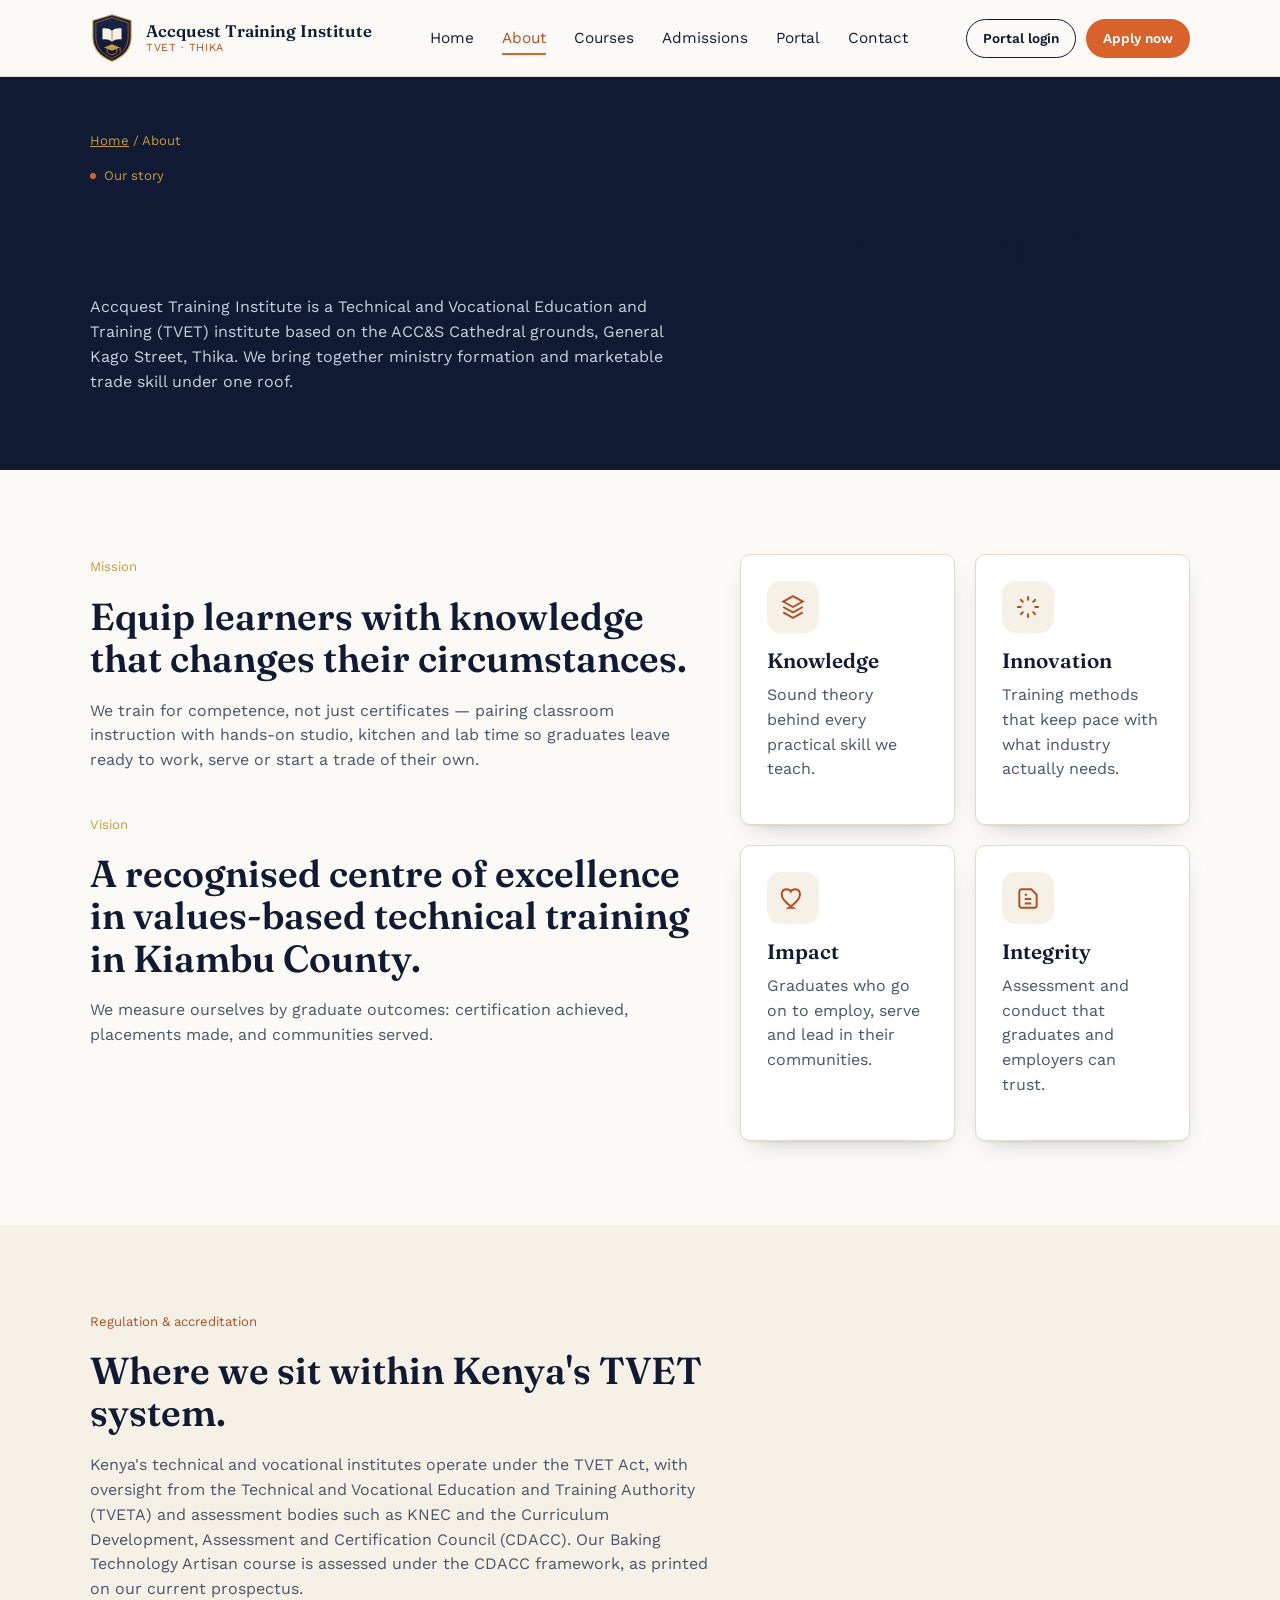
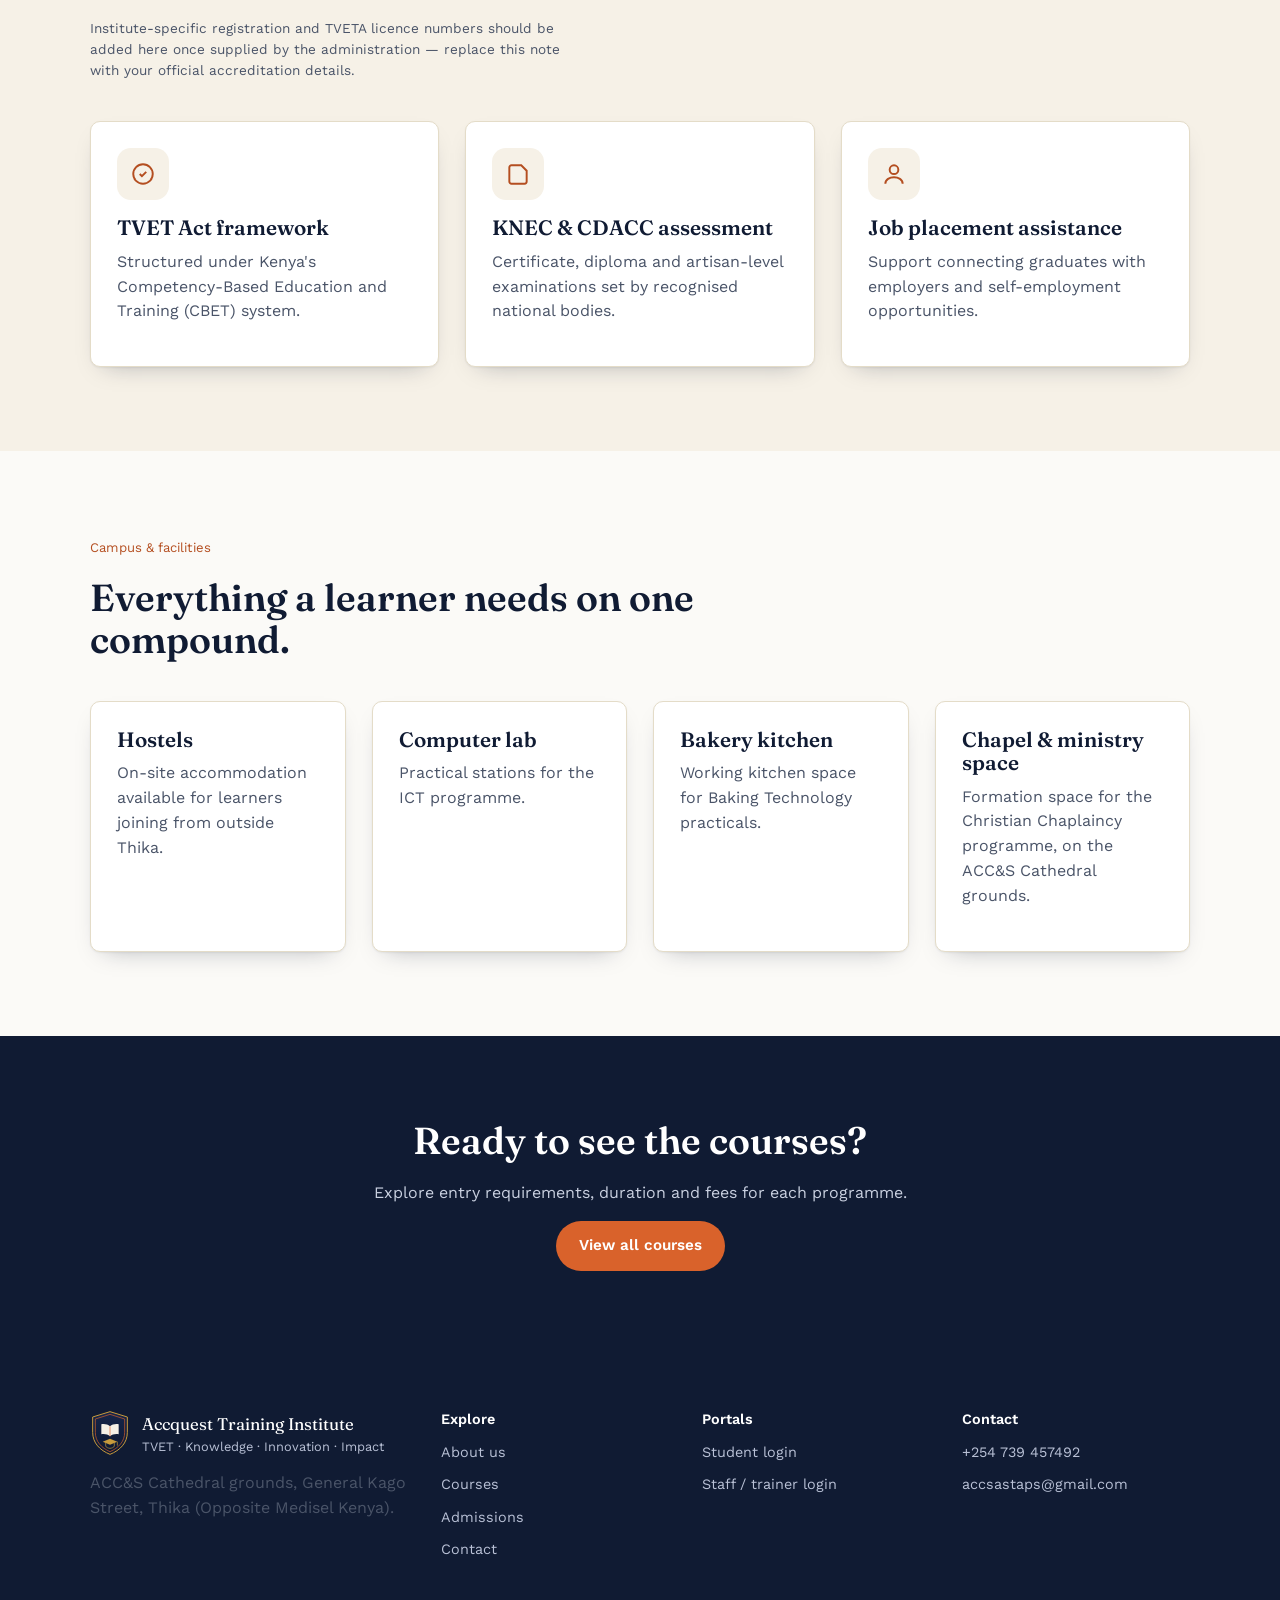
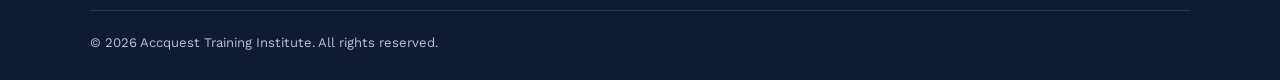
==== about.html @ 2bf1903f "update" ====
<!doctype html>
<html lang="en">
<head>
<meta charset="UTF-8">
<meta name="viewport" content="width=device-width, initial-scale=1.0">
<title>About Us — Accquest Training Institute</title>
<meta name="description" content="Learn about Accquest Training Institute's mission, values and facilities on the ACC&S Cathedral grounds in Thika.">
<link rel="icon" href="images/logo.svg" type="image/svg+xml">
<link rel="preconnect" href="https://fonts.googleapis.com">
<link href="https://fonts.googleapis.com/css2?family=Fraunces:ital,opsz,wght@0,9..144,500;0,9..144,600;1,9..144,500&family=Work+Sans:wght@400;500;600;700&display=swap" rel="stylesheet">
<link rel="stylesheet" href="css/style.css">
</head>
<body>
<a href="#main" class="skip-link">Skip to content</a>

<header class="site-header">
  <nav class="nav">
    <a href="index.html" class="brand">
      <img src="images/logo.svg" alt="Accquest Training Institute badge">
      <span class="brand-text">
        <span class="name">Accquest Training Institute</span>
        <span class="tag">TVET · Thika</span>
      </span>
    </a>
    <ul class="nav-links">
      <li><a href="index.html">Home</a></li>
      <li><a href="about.html" class="active">About</a></li>
      <li><a href="courses.html">Courses</a></li>
      <li><a href="admissions.html">Admissions</a></li>
      <li><a href="portal.html">Portal</a></li>
      <li><a href="contact.html">Contact</a></li>
    </ul>
    <div class="nav-cta">
      <a href="portal.html" class="btn btn-ghost btn-sm">Portal login</a>
      <a href="admissions.html" class="btn btn-primary btn-sm">Apply now</a>
      <button class="nav-toggle" aria-label="Toggle menu" aria-expanded="false"></button>
    </div>
  </nav>
</header>

<main id="main">

  <section class="page-hero">
    <div class="wrap">
      <div class="breadcrumb"><a href="index.html">Home</a> / About</div>
      <span class="eyebrow"><span class="dot"></span> Our story</span>
      <h1>Formation and skill, on the same campus.</h1>
      <p style="max-width:60ch;">Accquest Training Institute is a Technical and Vocational Education and Training (TVET) institute based on the ACC&amp;S Cathedral grounds, General Kago Street, Thika. We bring together ministry formation and marketable trade skill under one roof.</p>
    </div>
  </section>

  <section>
    <div class="wrap">
      <div class="hero-grid" style="align-items:start;">
        <div>
          <span class="eyebrow">Mission</span>
          <h2>Equip learners with knowledge that changes their circumstances.</h2>
          <p>We train for competence, not just certificates — pairing classroom instruction with hands-on studio, kitchen and lab time so graduates leave ready to work, serve or start a trade of their own.</p>
          <span class="eyebrow" style="margin-top:26px;">Vision</span>
          <h2>A recognised centre of excellence in values-based technical training in Kiambu County.</h2>
          <p>We measure ourselves by graduate outcomes: certification achieved, placements made, and communities served.</p>
        </div>
        <div class="value-list">
          <div class="card">
            <div class="icon-tile">
              <svg viewBox="0 0 24 24" fill="none" stroke="currentColor" stroke-width="1.8"><path d="M12 2 3 7l9 5 9-5-9-5Z"/><path d="M3 12l9 5 9-5"/><path d="M3 17l9 5 9-5"/></svg>
            </div>
            <h3>Knowledge</h3>
            <p>Sound theory behind every practical skill we teach.</p>
          </div>
          <div class="card">
            <div class="icon-tile">
              <svg viewBox="0 0 24 24" fill="none" stroke="currentColor" stroke-width="1.8"><path d="M12 2v4M12 18v4M4.9 4.9l2.8 2.8M16.3 16.3l2.8 2.8M2 12h4M18 12h4M4.9 19.1l2.8-2.8M16.3 7.7l2.8-2.8"/></svg>
            </div>
            <h3>Innovation</h3>
            <p>Training methods that keep pace with what industry actually needs.</p>
          </div>
          <div class="card">
            <div class="icon-tile">
              <svg viewBox="0 0 24 24" fill="none" stroke="currentColor" stroke-width="1.8"><path d="M12 21s-7-4.5-9.5-9C.5 8 2 4 6 4c2 0 3.5 1 4 2 .5-1 2-2 4-2 4 0 5.5 4 3.5 8-2.5 4.5-9.5 9-9.5 9Z"/></svg>
            </div>
            <h3>Impact</h3>
            <p>Graduates who go on to employ, serve and lead in their communities.</p>
          </div>
          <div class="card">
            <div class="icon-tile">
              <svg viewBox="0 0 24 24" fill="none" stroke="currentColor" stroke-width="1.8"><path d="M4 19V6a2 2 0 0 1 2-2h9l5 5v10a2 2 0 0 1-2 2H6a2 2 0 0 1-2-2Z"/><path d="M9 13h6M9 17h6M9 9h2"/></svg>
            </div>
            <h3>Integrity</h3>
            <p>Assessment and conduct that graduates and employers can trust.</p>
          </div>
        </div>
      </div>
    </div>
  </section>

  <section class="section-alt">
    <div class="wrap">
      <div class="section-head">
        <span class="eyebrow">Regulation &amp; accreditation</span>
        <h2>Where we sit within Kenya's TVET system.</h2>
        <p>Kenya's technical and vocational institutes operate under the TVET Act, with oversight from the Technical and Vocational Education and Training Authority (TVETA) and assessment bodies such as KNEC and the Curriculum Development, Assessment and Certification Council (CDACC). Our Baking Technology Artisan course is assessed under the CDACC framework, as printed on our current prospectus.</p>
        <p class="muted" style="font-size:0.85rem;">Institute-specific registration and TVETA licence numbers should be added here once supplied by the administration — replace this note with your official accreditation details.</p>
      </div>
      <div class="grid grid-3">
        <div class="card">
          <div class="icon-tile">
            <svg viewBox="0 0 24 24" fill="none" stroke="currentColor" stroke-width="1.8"><path d="m9 12 2 2 4-4"/><circle cx="12" cy="12" r="9"/></svg>
          </div>
          <h3>TVET Act framework</h3>
          <p>Structured under Kenya's Competency-Based Education and Training (CBET) system.</p>
        </div>
        <div class="card">
          <div class="icon-tile">
            <svg viewBox="0 0 24 24" fill="none" stroke="currentColor" stroke-width="1.8"><path d="M4 19V6a2 2 0 0 1 2-2h9l5 5v10a2 2 0 0 1-2 2H6a2 2 0 0 1-2-2Z"/></svg>
          </div>
          <h3>KNEC &amp; CDACC assessment</h3>
          <p>Certificate, diploma and artisan-level examinations set by recognised national bodies.</p>
        </div>
        <div class="card">
          <div class="icon-tile">
            <svg viewBox="0 0 24 24" fill="none" stroke="currentColor" stroke-width="1.8"><circle cx="12" cy="8" r="4"/><path d="M4 21c0-4 4-6 8-6s8 2 8 6"/></svg>
          </div>
          <h3>Job placement assistance</h3>
          <p>Support connecting graduates with employers and self-employment opportunities.</p>
        </div>
      </div>
    </div>
  </section>

  <section>
    <div class="wrap">
      <div class="section-head">
        <span class="eyebrow">Campus &amp; facilities</span>
        <h2>Everything a learner needs on one compound.</h2>
      </div>
      <div class="grid grid-4">
        <div class="card"><h3>Hostels</h3><p>On-site accommodation available for learners joining from outside Thika.</p></div>
        <div class="card"><h3>Computer lab</h3><p>Practical stations for the ICT programme.</p></div>
        <div class="card"><h3>Bakery kitchen</h3><p>Working kitchen space for Baking Technology practicals.</p></div>
        <div class="card"><h3>Chapel &amp; ministry space</h3><p>Formation space for the Christian Chaplaincy programme, on the ACC&amp;S Cathedral grounds.</p></div>
      </div>
    </div>
  </section>

  <section class="section-ink">
    <div class="wrap" style="text-align:center;">
      <h2>Ready to see the courses?</h2>
      <p class="center">Explore entry requirements, duration and fees for each programme.</p>
      <a href="courses.html" class="btn btn-primary">View all courses</a>
    </div>
  </section>

</main>

<footer class="site-footer">
  <div class="wrap">
    <div class="footer-grid">
      <div>
        <div class="footer-brand">
          <img src="images/logo.svg" alt="Accquest Training Institute badge">
          <div>
            <div style="color:var(--white); font-family:var(--font-display); font-size:1.05rem;">Accquest Training Institute</div>
            <div style="font-size:0.8rem;">TVET · Knowledge · Innovation · Impact</div>
          </div>
        </div>
        <p style="max-width:32ch;">ACC&amp;S Cathedral grounds, General Kago Street, Thika (Opposite Medisel Kenya).</p>
      </div>
      <div>
        <h4>Explore</h4>
        <ul>
          <li><a href="about.html">About us</a></li>
          <li><a href="courses.html">Courses</a></li>
          <li><a href="admissions.html">Admissions</a></li>
          <li><a href="contact.html">Contact</a></li>
        </ul>
      </div>
      <div>
        <h4>Portals</h4>
        <ul>
          <li><a href="portal.html">Student login</a></li>
          <li><a href="portal.html">Staff / trainer login</a></li>
        </ul>
      </div>
      <div>
        <h4>Contact</h4>
        <ul>
          <li>+254 739 457492</li>
          <li>accsastaps@gmail.com</li>
        </ul>
      </div>
    </div>
    <div class="footer-bottom">
      <span>© <span data-year></span> Accquest Training Institute. All rights reserved.</span>
    </div>
  </div>
</footer>

<script src="js/main.js"></script>
</body>
</html>
---- css/style.css ----
/* =========================================================
   ACCQUEST TRAINING INSTITUTE — Design system
   Palette: Ink Navy / Kiln Orange / Brass Gold / Parchment
   Type: Fraunces (display) + Work Sans (body/UI)
   ========================================================= */

:root{
  --ink:          #101B33;
  --ink-2:        #16264A;
  --kiln:         #D9622B;
  --kiln-dark:    #B44E20;
  --brass:        #C89B3C;
  --parchment:    #F6F1E7;
  --paper:        #FBFAF7;
  --white:        #FFFFFF;
  --line:         #E4DCC8;
  --ink-soft:     #4A5468;
  --success:      #3F7A4E;
  --danger:       #B23A34;

  --font-display: "Fraunces", "Iowan Old Style", Georgia, serif;
  --font-body:    "Work Sans", "Segoe UI", Arial, sans-serif;

  --radius-s: 4px;
  --radius-m: 10px;
  --radius-l: 26px;

  --shadow-card: 0 1px 2px rgba(16,27,51,0.06), 0 10px 24px -14px rgba(16,27,51,0.35);
  --shadow-pop:  0 20px 45px -18px rgba(16,27,51,0.45);

  --maxw: 1180px;
}

*, *::before, *::after{ box-sizing: border-box; }
html{ scroll-behavior: smooth; }

@media (prefers-reduced-motion: reduce){
  html{ scroll-behavior: auto; }
  *, *::before, *::after{ animation-duration: 0.001ms !important; animation-iteration-count: 1 !important; transition-duration: 0.001ms !important; }
}

body{
  margin: 0;
  font-family: var(--font-body);
  color: var(--ink);
  background: var(--paper);
  line-height: 1.55;
  -webkit-font-smoothing: antialiased;
}

img{ max-width: 100%; display: block; }
a{ color: inherit; text-decoration: none; }
ul{ margin: 0; padding: 0; list-style: none; }
button{ font-family: inherit; }

h1, h2, h3, h4{
  font-family: var(--font-display);
  color: var(--ink);
  line-height: 1.12;
  margin: 0 0 0.5em;
  font-weight: 600;
}
h1{ font-size: clamp(2.3rem, 4.4vw, 3.6rem); font-weight: 500; letter-spacing: -0.01em; }
h2{ font-size: clamp(1.7rem, 3vw, 2.35rem); }
h3{ font-size: 1.3rem; }
p{ margin: 0 0 1em; color: var(--ink-soft); max-width: 62ch; }

.wrap{
  width: 100%;
  max-width: var(--maxw);
  margin: 0 auto;
  padding: 0 clamp(20px, 4vw, 40px);
}

/* focus visibility */
a:focus-visible, button:focus-visible, input:focus-visible,
textarea:focus-visible, select:focus-visible{
  outline: 3px solid var(--brass);
  outline-offset: 2px;
  border-radius: 4px;
}

/* =================== Skip link =================== */
.skip-link{
  position: absolute; left: -999px; top: 0;
  background: var(--ink); color: var(--white);
  padding: 10px 16px; z-index: 999; border-radius: 0 0 8px 0;
}
.skip-link:focus{ left: 0; }

/* =================== Top notice bar =================== */
.notice-bar{
  background: var(--ink);
  color: var(--parchment);
  font-size: 0.85rem;
  text-align: center;
  padding: 8px 16px;
  border-bottom: 1px solid rgba(200,155,60,0.35);
}
.notice-bar strong{ color: var(--brass); }
.notice-bar a{ text-decoration: underline; text-underline-offset: 2px; }

/* =================== Header / nav =================== */
.site-header{
  position: sticky; top: 0; z-index: 200;
  background: var(--paper);
  border-bottom: 1px solid var(--line);
}
.nav{
  display: flex; align-items: center; justify-content: space-between;
  padding: 14px clamp(20px, 4vw, 40px);
  max-width: var(--maxw); margin: 0 auto;
  gap: 20px;
}
.brand{ display: flex; align-items: center; gap: 12px; }
.brand img{ width: 44px; height: auto; }
.brand-text{ display: flex; flex-direction: column; line-height: 1.15; }
.brand-text .name{ font-family: var(--font-display); font-weight: 600; font-size: 1.05rem; color: var(--ink); }
.brand-text .tag{ font-size: 0.68rem; letter-spacing: 0.06em; color: var(--kiln-dark); text-transform: uppercase; }

.nav-links{ display: flex; gap: 28px; align-items: center; }
.nav-links a{
  font-size: 0.96rem; color: var(--ink); position: relative; padding: 6px 0;
}
.nav-links a.active,
.nav-links a:hover{ color: var(--kiln-dark); }
.nav-links a.active::after{
  content: ""; position: absolute; left: 0; right: 0; bottom: -2px; height: 2px; background: var(--kiln);
}

.nav-cta{ display: flex; gap: 10px; align-items: center; }

.nav-toggle{
  display: none; background: none; border: 1px solid var(--line); border-radius: 8px;
  width: 42px; height: 38px; align-items: center; justify-content: center; cursor: pointer;
}
.nav-toggle span, .nav-toggle::before, .nav-toggle::after{
  content: ""; display: block; width: 20px; height: 2px; background: var(--ink); position: relative;
}
.nav-toggle::before{ margin-bottom: 5px; }
.nav-toggle::after{ margin-top: 5px; }

@media (max-width: 880px){
  .nav-links{
    position: absolute; top: 100%; left: 0; right: 0;
    background: var(--paper); border-bottom: 1px solid var(--line);
    flex-direction: column; align-items: flex-start; gap: 4px;
    padding: 10px clamp(20px,4vw,40px) 18px;
    display: none;
  }
  .nav-links.open{ display: flex; }
  .nav-links a{ padding: 10px 0; width: 100%; }
  .nav-toggle{ display: flex; }
  .nav-cta .btn{ display: none; }
}

/* =================== Buttons =================== */
.btn{
  display: inline-flex; align-items: center; justify-content: center; gap: 8px;
  font-family: var(--font-body); font-weight: 600; font-size: 0.95rem;
  padding: 12px 22px; border-radius: 999px; border: 1.5px solid transparent;
  cursor: pointer; transition: transform 0.15s ease, background 0.15s ease, border-color .15s ease, color .15s ease;
  white-space: nowrap;
}
.btn:hover{ transform: translateY(-1px); }
.btn-primary{ background: var(--kiln); color: var(--white); }
.btn-primary:hover{ background: var(--kiln-dark); }
.btn-ghost{ background: transparent; color: var(--ink); border-color: var(--ink); }
.btn-ghost:hover{ background: var(--ink); color: var(--white); }
.btn-outline-light{ background: transparent; color: var(--white); border-color: rgba(255,255,255,0.55); }
.btn-outline-light:hover{ background: var(--white); color: var(--ink); }
.btn-block{ width: 100%; }
.btn-sm{ padding: 8px 16px; font-size: 0.85rem; }

/* =================== Hero (index) =================== */
.hero{
  position: relative;
  background: var(--ink);
  color: var(--parchment);
  overflow: hidden;
  padding: clamp(48px, 8vw, 90px) 0 0;
}
.hero-grid{
  display: grid; grid-template-columns: 1.15fr 0.85fr; gap: 40px; align-items: center;
}
@media (max-width: 920px){ .hero-grid{ grid-template-columns: 1fr; } }

.eyebrow{
  display: inline-flex; align-items: center; gap: 8px;
  font-size: 0.82rem; color: var(--brass); margin-bottom: 18px;
}
.eyebrow .dot{ width: 6px; height: 6px; border-radius: 50%; background: var(--kiln); display: inline-block; }

.hero h1{ color: var(--white); }
.hero h1 em{ font-style: italic; color: var(--brass); }
.hero p.lead{ color: #C9D0E0; font-size: 1.08rem; max-width: 46ch; }
.hero-actions{ display: flex; gap: 14px; margin-top: 26px; flex-wrap: wrap; }

.hero-stats{
  display: flex; gap: clamp(18px, 4vw, 40px); margin-top: 44px; flex-wrap: wrap;
  border-top: 1px solid rgba(255,255,255,0.14); padding-top: 24px;
}
.hero-stats .stat b{ display:block; font-family: var(--font-display); font-size: 1.6rem; color: var(--white); }
.hero-stats .stat span{ font-size: 0.82rem; color: #A9B2C6; }

.hero-badge-wrap{ position: relative; display: flex; justify-content: center; }
.hero-seal{
  width: min(320px, 80%);
  filter: drop-shadow(0 20px 40px rgba(0,0,0,0.35));
  animation: seal-in 0.7s ease both;
}
@keyframes seal-in{ from{ opacity: 0; transform: translateY(14px) scale(0.97); } to{ opacity: 1; transform: none; } }

.hero-arc{
  position: absolute; inset: 0; z-index: -1;
  background:
    radial-gradient(closest-side, rgba(217,98,43,0.28), transparent 70%) top right / 60% 60% no-repeat,
    radial-gradient(closest-side, rgba(200,155,60,0.16), transparent 70%) bottom left / 55% 55% no-repeat;
}

.hero-wave{ display:block; width:100%; height:auto; margin-top: 40px; }

/* =================== Section basics =================== */
section{ padding: clamp(48px, 7vw, 84px) 0; }
.section-head{ max-width: 640px; margin-bottom: 40px; }
.section-head .eyebrow{ color: var(--kiln-dark); }
.section-alt{ background: var(--parchment); }
.section-ink{ background: var(--ink); color: var(--parchment); }
.section-ink h2, .section-ink h3{ color: var(--white); }
.section-ink p{ color: #C9D0E0; }

/* =================== Cards =================== */
.grid{ display: grid; gap: 26px; }
.grid-3{ grid-template-columns: repeat(3, 1fr); }
.grid-2{ grid-template-columns: repeat(2, 1fr); }
.grid-4{ grid-template-columns: repeat(4, 1fr); }
@media (max-width: 940px){ .grid-3, .grid-4{ grid-template-columns: repeat(2,1fr); } }
@media (max-width: 620px){ .grid-2, .grid-3, .grid-4{ grid-template-columns: 1fr; } }

.card{
  background: var(--white);
  border: 1px solid var(--line);
  border-radius: var(--radius-m);
  padding: 26px;
  box-shadow: var(--shadow-card);
}

.icon-tile{
  width: 52px; height: 52px; border-radius: 14px;
  display: flex; align-items: center; justify-content: center;
  background: var(--parchment); color: var(--kiln-dark);
  margin-bottom: 16px;
}
.icon-tile svg{ width: 26px; height: 26px; }

/* Course card */
.course-card{
  background: var(--white); border: 1px solid var(--line); border-radius: var(--radius-m);
  overflow: hidden; display: flex; flex-direction: column; box-shadow: var(--shadow-card);
}
.course-top{
  padding: 22px 24px 0;
}
.course-dept{
  display: inline-block; font-size: 0.72rem; letter-spacing: 0.02em;
  background: var(--parchment); color: var(--kiln-dark); padding: 4px 10px; border-radius: 999px;
  margin-bottom: 12px;
}
.course-level{ font-size: 0.8rem; color: var(--ink-soft); }
.course-body{ padding: 12px 24px 24px; flex: 1; display:flex; flex-direction:column; }
.course-meta{ display: flex; gap: 16px; margin: 14px 0; font-size: 0.85rem; color: var(--ink-soft); flex-wrap: wrap; }
.course-meta span{ display:flex; align-items:center; gap:6px; }
.course-foot{ margin-top: auto; display: flex; gap: 10px; padding-top: 8px; }

/* Pathway (legitimate sequence: Artisan -> Certificate -> Diploma) */
.pathway{
  display: flex; align-items: stretch; gap: 0; margin-top: 30px; flex-wrap: wrap;
}
.pathway-step{
  flex: 1; min-width: 200px; background: var(--white); border: 1px solid var(--line);
  padding: 22px; position: relative;
}
.pathway-step:not(:last-child){ border-right: none; }
.pathway-step:first-child{ border-radius: var(--radius-m) 0 0 var(--radius-m); }
.pathway-step:last-child{ border-radius: 0 var(--radius-m) var(--radius-m) 0; }
@media (max-width: 780px){
  .pathway-step, .pathway-step:first-child, .pathway-step:last-child{ border-radius: var(--radius-m); border-right:1px solid var(--line); }
}
.pathway-step .lvl{ font-family: var(--font-display); color: var(--kiln-dark); font-size: 1.1rem; }
.pathway-step h4{ font-family: var(--font-body); font-weight: 700; margin: 6px 0 6px; font-size: 1rem; }
.pathway-step p{ font-size: 0.9rem; margin: 0; }
.pathway-arrow{
  display: flex; align-items: center; justify-content: center; width: 34px; color: var(--brass); font-size: 1.3rem;
}
@media (max-width: 780px){ .pathway-arrow{ display:none; } }

/* Stat strip */
.stat-strip{
  display: grid; grid-template-columns: repeat(4,1fr); gap: 20px; text-align: center;
}
@media (max-width: 780px){ .stat-strip{ grid-template-columns: repeat(2,1fr); } }
.stat-strip b{ font-family: var(--font-display); font-size: 2rem; display:block; color: var(--brass); }
.stat-strip span{ font-size: 0.85rem; color: #C9D0E0; }

/* Timeline (admissions steps) */
.timeline{ position: relative; padding-left: 30px; }
.timeline::before{ content:""; position:absolute; left:9px; top:6px; bottom:6px; width:2px; background: var(--line); }
.timeline-item{ position: relative; padding-bottom: 30px; }
.timeline-item::before{
  content:""; position:absolute; left:-30px; top:2px; width:20px; height:20px; border-radius:50%;
  background: var(--parchment); border: 2px solid var(--kiln);
}
.timeline-item h4{ margin-bottom: 4px; }

/* Testimonial */
.quote-card{
  background: var(--white); border-left: 4px solid var(--brass); border-radius: var(--radius-s);
  padding: 24px; box-shadow: var(--shadow-card);
}
.quote-card p{ font-family: var(--font-display); font-size: 1.1rem; color: var(--ink); font-style: italic; }
.quote-by{ display:flex; align-items:center; gap:10px; margin-top: 14px; }
.avatar-dot{ width: 38px; height: 38px; border-radius: 50%; background: var(--ink); color: var(--brass); display:flex; align-items:center; justify-content:center; font-family: var(--font-display); font-weight:600; }
.quote-by span{ font-size: 0.85rem; color: var(--ink-soft); }

/* CTA band */
.cta-band{
  background: linear-gradient(120deg, var(--kiln), var(--kiln-dark));
  color: var(--white); border-radius: var(--radius-l);
  padding: clamp(30px, 5vw, 54px); display: flex; align-items: center; justify-content: space-between; gap: 24px; flex-wrap: wrap;
}
.cta-band h2{ color: var(--white); margin-bottom: 6px; }
.cta-band p{ color: rgba(255,255,255,0.9); margin: 0; }

/* =================== Forms =================== */
.form-card{
  background: var(--white); border: 1px solid var(--line); border-radius: var(--radius-m);
  padding: clamp(22px, 3vw, 34px); box-shadow: var(--shadow-card);
}
.field{ margin-bottom: 18px; }
.field label{ display:block; font-size: 0.85rem; font-weight: 600; margin-bottom: 6px; color: var(--ink); }
.field .hint{ display:block; font-size: 0.78rem; color: var(--ink-soft); margin-top: 4px; font-weight: 400; }
.field input, .field select, .field textarea{
  width: 100%; padding: 12px 14px; border: 1.5px solid var(--line); border-radius: var(--radius-s);
  font-family: var(--font-body); font-size: 0.95rem; background: var(--paper); color: var(--ink);
}
.field input:focus, .field select:focus, .field textarea:focus{ border-color: var(--kiln); outline: none; }
.field-row{ display: grid; grid-template-columns: 1fr 1fr; gap: 16px; }
@media (max-width: 600px){ .field-row{ grid-template-columns: 1fr; } }
.field.invalid input, .field.invalid select, .field.invalid textarea{ border-color: var(--danger); }
.error-text{ color: var(--danger); font-size: 0.8rem; display:none; margin-top: 4px; }
.field.invalid .error-text{ display: block; }
.form-status{
  margin-top: 16px; padding: 14px 16px; border-radius: var(--radius-s); font-size: 0.9rem; display: none;
}
.form-status.show{ display: block; }
.form-status.success{ background: #E9F3EB; color: var(--success); border: 1px solid #BEDBC4; display:block; }
.form-status.error{ background: #FBEAE9; color: var(--danger); border: 1px solid #F0C4C1; display:block; }

fieldset{ border: none; padding: 0; margin: 0 0 20px; }
legend{ font-family: var(--font-display); font-size: 1.05rem; margin-bottom: 12px; padding: 0; }

/* =================== Table (fees) =================== */
.table-wrap{ overflow-x: auto; border: 1px solid var(--line); border-radius: var(--radius-m); }
table{ width: 100%; border-collapse: collapse; min-width: 520px; }
th, td{ text-align: left; padding: 14px 18px; border-bottom: 1px solid var(--line); font-size: 0.92rem; }
thead th{ background: var(--ink); color: var(--parchment); font-family: var(--font-display); font-weight: 500; }
tbody tr:last-child td{ border-bottom: none; }
tbody tr:nth-child(even){ background: var(--parchment); }

/* =================== Footer =================== */
.site-footer{ background: var(--ink); color: #B9C1D6; padding: 56px 0 26px; }
.footer-grid{ display: grid; grid-template-columns: 1.4fr 1fr 1fr 1fr; gap: 32px; }
@media (max-width: 780px){ .footer-grid{ grid-template-columns: 1fr 1fr; } }
@media (max-width: 480px){ .footer-grid{ grid-template-columns: 1fr; } }
.footer-grid h4{ color: var(--white); font-family: var(--font-body); font-size: 0.9rem; text-transform: none; margin-bottom: 14px; }
.footer-grid ul li{ margin-bottom: 10px; font-size: 0.9rem; }
.footer-grid ul li a:hover{ color: var(--brass); }
.footer-brand{ display:flex; gap:12px; align-items:flex-start; margin-bottom: 14px; }
.footer-brand img{ width: 40px; }
.footer-bottom{
  border-top: 1px solid rgba(255,255,255,0.12); margin-top: 40px; padding-top: 22px;
  display: flex; justify-content: space-between; flex-wrap: wrap; gap: 10px; font-size: 0.82rem;
}
.social-row{ display:flex; gap: 12px; margin-top: 14px; }
.social-row a{
  width: 34px; height: 34px; border-radius: 50%; border: 1px solid rgba(255,255,255,0.25);
  display: flex; align-items: center; justify-content: center;
}
.social-row a:hover{ background: var(--kiln); border-color: var(--kiln); }
.social-row svg{ width: 16px; height: 16px; }

/* =================== Misc pages =================== */
.page-hero{
  background: var(--ink); color: var(--parchment); padding: 54px 0 60px;
}
.page-hero p{ color: #C9D0E0; }
.breadcrumb{ font-size: 0.82rem; color: var(--brass); margin-bottom: 10px; }
.breadcrumb a{ color: var(--brass); text-decoration: underline; }

.value-list{ display: grid; grid-template-columns: repeat(2,1fr); gap: 20px; }
@media (max-width: 640px){ .value-list{ grid-template-columns: 1fr; } }

.tabs{ display: flex; gap: 8px; flex-wrap: wrap; margin-bottom: 30px; }
.tab-btn{
  padding: 10px 18px; border-radius: 999px; border: 1.5px solid var(--line); background: var(--white);
  font-size: 0.9rem; font-weight: 600; cursor: pointer; color: var(--ink-soft);
}
.tab-btn.active{ background: var(--ink); border-color: var(--ink); color: var(--white); }
.tab-panel{ display: none; }
.tab-panel.active{ display: block; }

.badge{
  display: inline-flex; align-items: center; gap: 6px; font-size: 0.75rem;
  padding: 4px 10px; border-radius: 999px; background: var(--parchment); color: var(--kiln-dark); font-weight: 600;
}

.map-frame{ border: 1px solid var(--line); border-radius: var(--radius-m); overflow: hidden; height: 340px; }
.map-frame iframe{ width: 100%; height: 100%; border: 0; }

/* =================== Portal / dashboard =================== */
.portal-shell{ min-height: 100vh; display: flex; align-items: center; justify-content: center; background: var(--ink); padding: 30px; }
.portal-card{
  width: 100%; max-width: 420px; background: var(--paper); border-radius: var(--radius-l);
  padding: clamp(26px, 5vw, 40px); box-shadow: var(--shadow-pop);
}
.portal-logo{ display:flex; align-items:center; gap: 12px; margin-bottom: 22px; }
.portal-logo img{ width: 42px; }
.role-toggle{ display: flex; background: var(--parchment); border-radius: 999px; padding: 4px; margin-bottom: 24px; }
.role-toggle button{
  flex: 1; border: none; background: transparent; padding: 10px; border-radius: 999px; cursor: pointer;
  font-weight: 600; font-size: 0.88rem; color: var(--ink-soft);
}
.role-toggle button.active{ background: var(--ink); color: var(--white); }
.portal-foot{ text-align: center; margin-top: 18px; font-size: 0.85rem; color: var(--ink-soft); }

.dash-shell{ display: grid; grid-template-columns: 250px 1fr; min-height: 100vh; }
@media (max-width: 860px){ .dash-shell{ grid-template-columns: 1fr; } }
.dash-side{ background: var(--ink); color: var(--parchment); padding: 26px 20px; }
.dash-side .brand-text .name{ color: var(--white); }
.dash-nav{ margin-top: 30px; display: flex; flex-direction: column; gap: 4px; }
.dash-nav a{ padding: 11px 14px; border-radius: 10px; font-size: 0.92rem; display:flex; gap:10px; align-items:center; color: #C9D0E0; }
.dash-nav a.active, .dash-nav a:hover{ background: rgba(217,98,43,0.18); color: var(--white); }
.dash-main{ padding: clamp(22px, 4vw, 40px); background: var(--paper); }
.dash-top{ display:flex; justify-content: space-between; align-items:center; margin-bottom: 28px; gap: 16px; flex-wrap: wrap; }
.dash-kpis{ display: grid; grid-template-columns: repeat(4,1fr); gap: 18px; margin-bottom: 30px; }
@media (max-width: 900px){ .dash-kpis{ grid-template-columns: repeat(2,1fr); } }
.kpi{ background: var(--white); border:1px solid var(--line); border-radius: var(--radius-m); padding: 20px; }
.kpi b{ display:block; font-family: var(--font-display); font-size: 1.5rem; }
.kpi span{ font-size: 0.8rem; color: var(--ink-soft); }
.demo-flag{
  background: #FDF3E3; border: 1px solid var(--brass); color: #7A5A17; font-size: 0.82rem;
  padding: 10px 14px; border-radius: var(--radius-s); margin-bottom: 22px;
}
.pill-status{ padding: 3px 10px; border-radius: 999px; font-size: 0.76rem; font-weight: 700; }
.pill-status.paid{ background:#E9F3EB; color: var(--success); }
.pill-status.due{ background:#FBEAE9; color: var(--danger); }
.pill-status.progress{ background:#FDF3E3; color:#7A5A17; }

/* =================== Utility =================== */
.center{ text-align: center; margin-left: auto; margin-right: auto; }
.mt-0{ margin-top: 0; }
.muted{ color: var(--ink-soft); }
.flex{ display:flex; }
.gap-8{ gap: 8px; }
.gap-16{ gap: 16px; }
.text-white{ color: var(--white); }
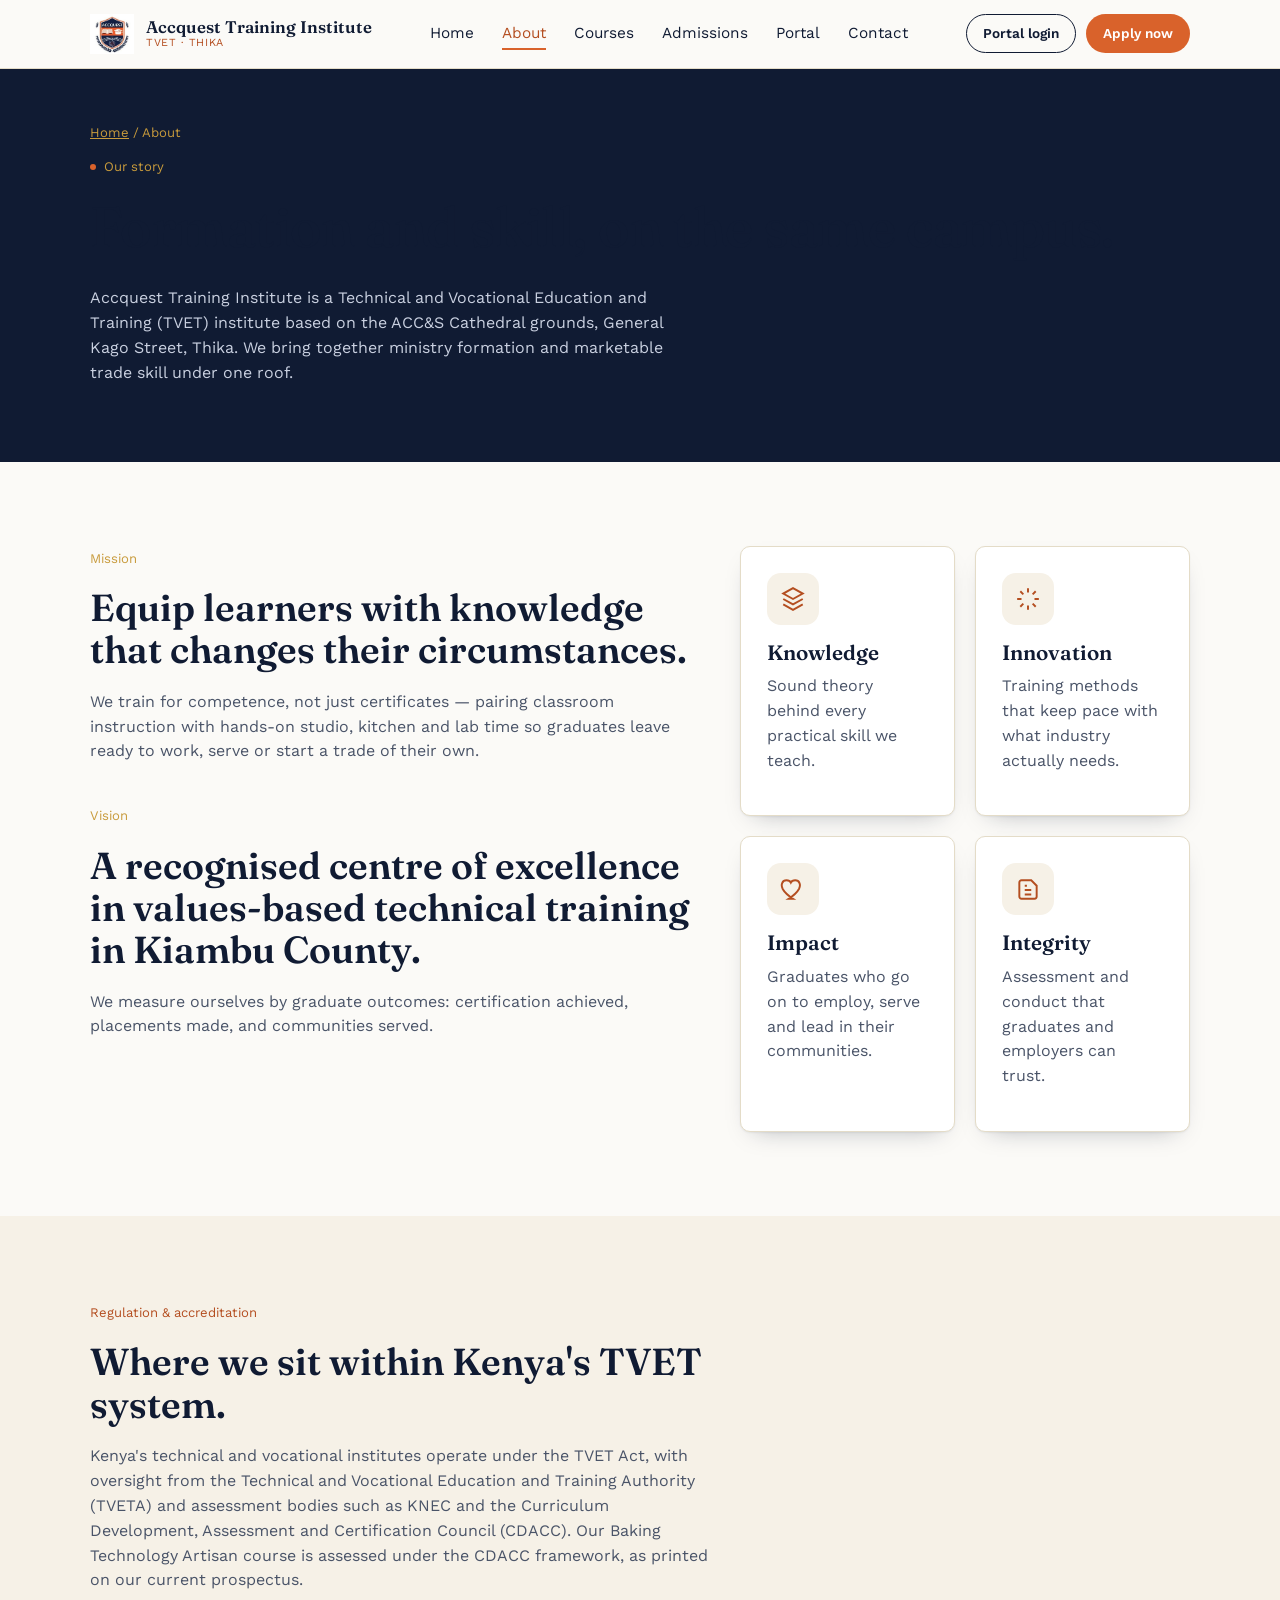
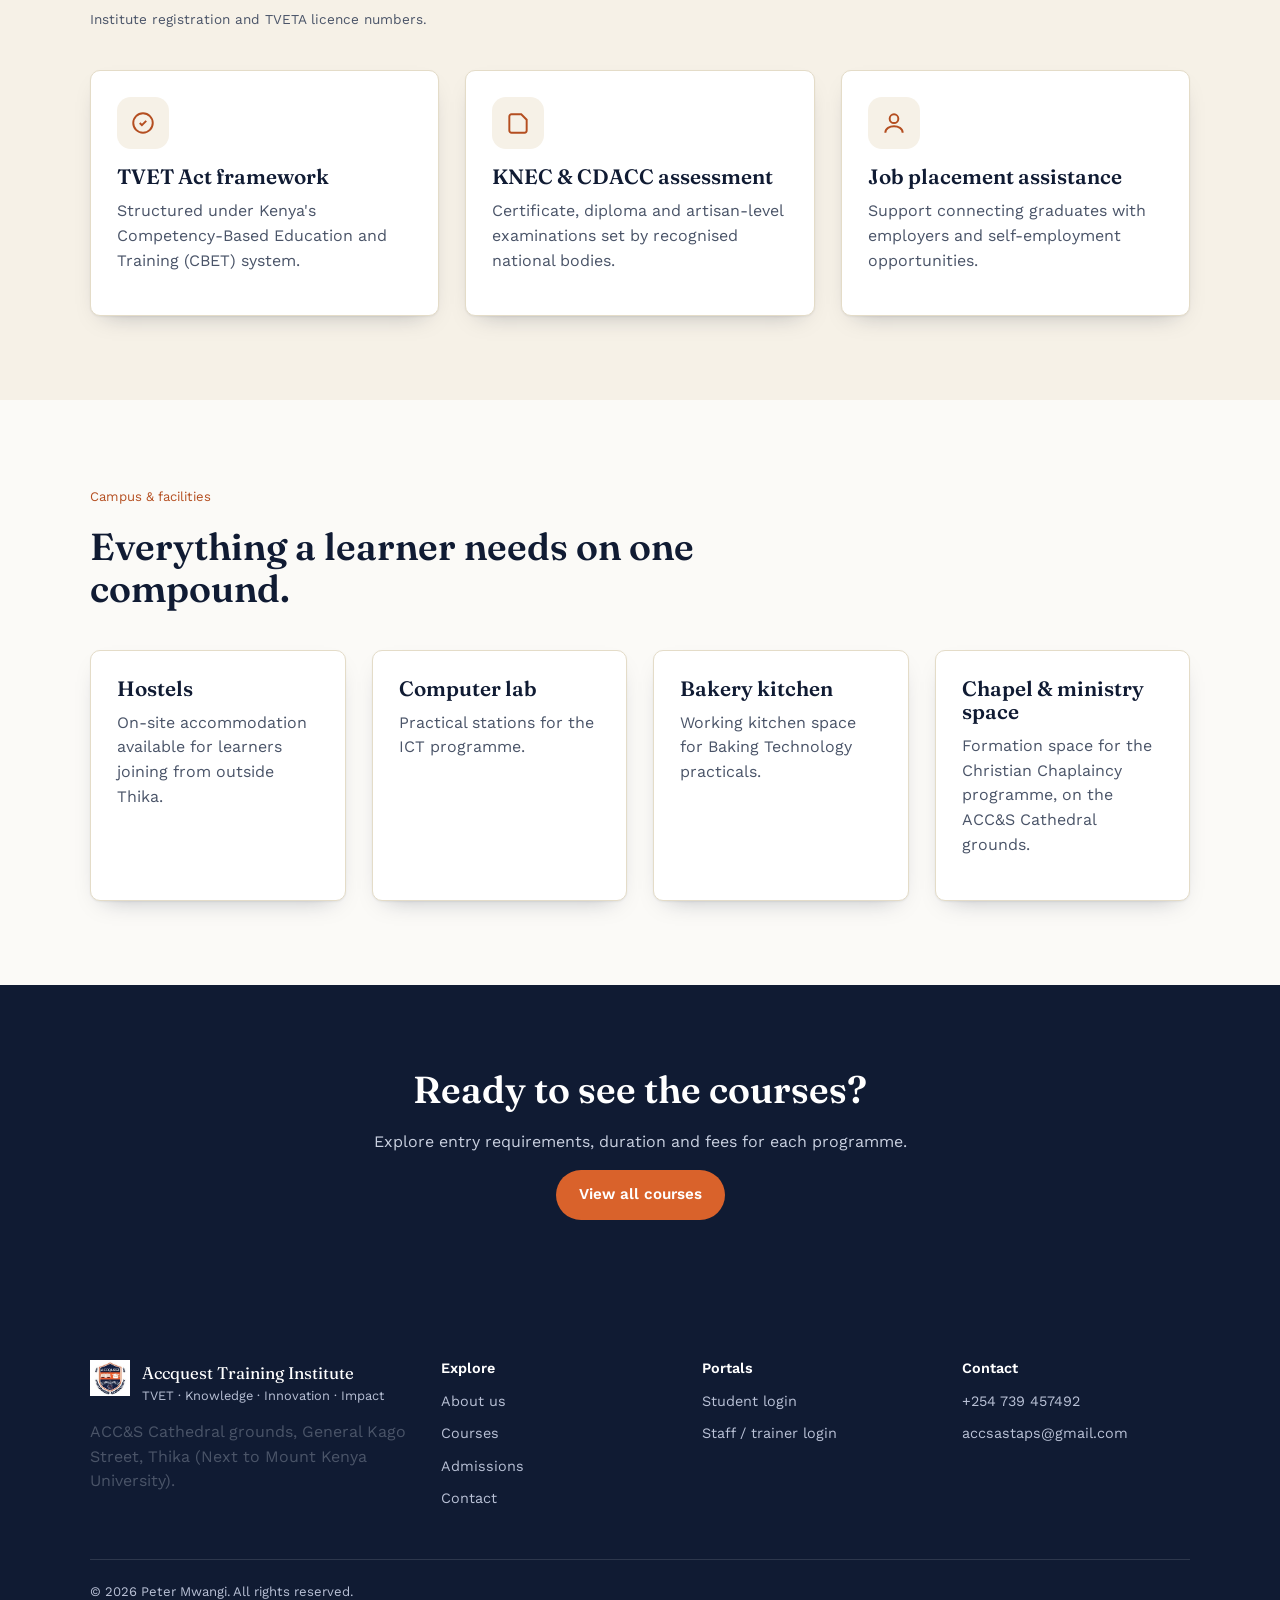
==== commit 70c0c2dc: "update" ====
--- a/about.html
+++ b/about.html
@@ -16,7 +16,7 @@
 <header class="site-header">
   <nav class="nav">
     <a href="index.html" class="brand">
-      <img src="images/logo.svg" alt="Accquest Training Institute badge">
+      <img src="images/logo.jpg" alt="Accquest Training Institute badge">
       <span class="brand-text">
         <span class="name">Accquest Training Institute</span>
         <span class="tag">TVET · Thika</span>
@@ -100,7 +100,7 @@
         <span class="eyebrow">Regulation &amp; accreditation</span>
         <h2>Where we sit within Kenya's TVET system.</h2>
         <p>Kenya's technical and vocational institutes operate under the TVET Act, with oversight from the Technical and Vocational Education and Training Authority (TVETA) and assessment bodies such as KNEC and the Curriculum Development, Assessment and Certification Council (CDACC). Our Baking Technology Artisan course is assessed under the CDACC framework, as printed on our current prospectus.</p>
-        <p class="muted" style="font-size:0.85rem;">Institute-specific registration and TVETA licence numbers should be added here once supplied by the administration — replace this note with your official accreditation details.</p>
+        <p class="muted" style="font-size:0.85rem;">Institute registration and TVETA licence numbers.</p>
       </div>
       <div class="grid grid-3">
         <div class="card">
@@ -158,13 +158,13 @@
     <div class="footer-grid">
       <div>
         <div class="footer-brand">
-          <img src="images/logo.svg" alt="Accquest Training Institute badge">
+          <img src="images/logo.jpg" alt="Accquest Training Institute badge">
           <div>
             <div style="color:var(--white); font-family:var(--font-display); font-size:1.05rem;">Accquest Training Institute</div>
             <div style="font-size:0.8rem;">TVET · Knowledge · Innovation · Impact</div>
           </div>
         </div>
-        <p style="max-width:32ch;">ACC&amp;S Cathedral grounds, General Kago Street, Thika (Opposite Medisel Kenya).</p>
+        <p style="max-width:32ch;">ACC&amp;S Cathedral grounds, General Kago Street, Thika (Next to Mount Kenya University).</p>
       </div>
       <div>
         <h4>Explore</h4>
@@ -191,7 +191,7 @@
       </div>
     </div>
     <div class="footer-bottom">
-      <span>© <span data-year></span> Accquest Training Institute. All rights reserved.</span>
+      <span>© <span data-year></span> Peter Mwangi. All rights reserved.</span>
     </div>
   </div>
 </footer>
